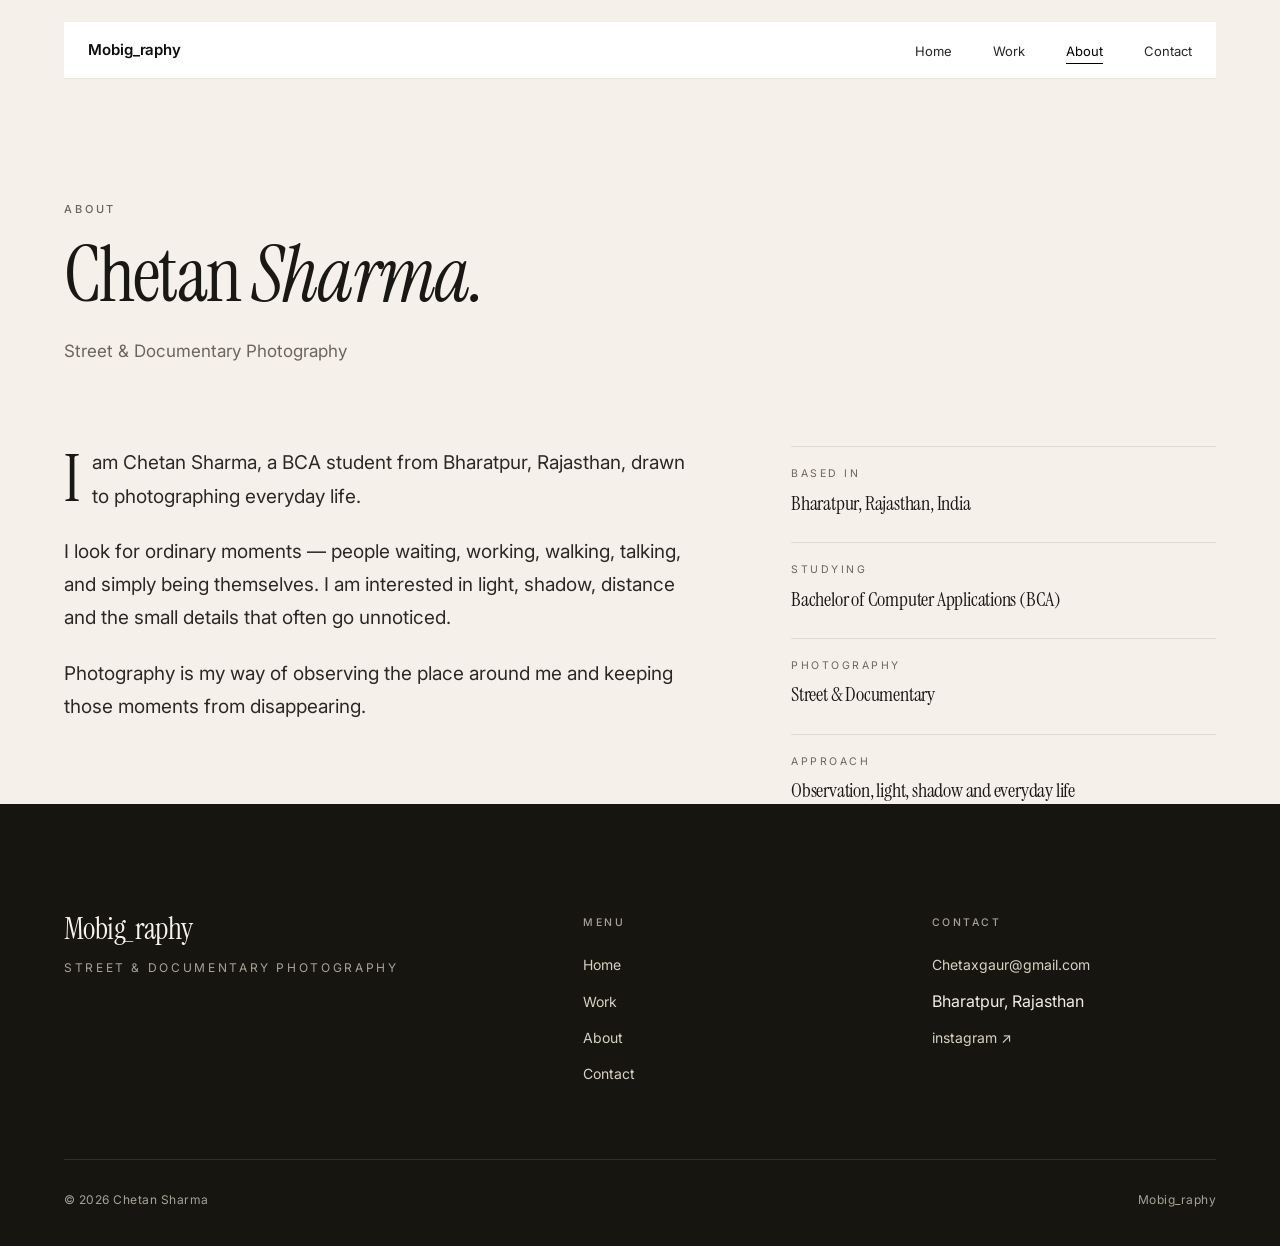
==== about.html @ e57af394 "Add files via upload" ====
<!DOCTYPE html>
<html lang="en">
<head>
<meta charset="UTF-8" />
<meta name="viewport" content="width=device-width, initial-scale=1" />
<title>About — Chetan Sharma | Mobig_raphy</title>
<meta name="description" content="Chetan Sharma — BCA student and street & documentary photographer from Bharatpur, Rajasthan." />
<link rel="preconnect" href="https://fonts.googleapis.com">
<link rel="preconnect" href="https://fonts.gstatic.com" crossorigin>
<link href="https://fonts.googleapis.com/css2?family=Inter:wght@400;500&family=Instrument+Serif:ital@0;1&display=swap" rel="stylesheet">
<link rel="stylesheet" href="style.css" />
</head>
<body>

<header class="nav-wrap">
  <nav class="nav" aria-label="Primary">
    <a class="brand" href="index.html">Mobig_raphy</a>
    <button class="nav-toggle" aria-label="Toggle menu" aria-expanded="false">
      <span></span><span></span><span></span>
    </button>
    <ul class="nav-links">
      <li><a href="index.html">Home</a></li>
      <li><a href="work.html">Work</a></li>
      <li><a href="about.html" class="active">About</a></li>
      <li><a href="contact.html">Contact</a></li>
    </ul>
  </nav>
</header>

<main class="section--paper">
  <div class="container page-top">

    <header class="page-head reveal">
      <p class="eyebrow">About</p>
      <h1>Chetan <em>Sharma.</em></h1>
      <p class="lede">Street &amp; Documentary Photography</p>
    </header>

    <section class="about-page reveal">
      <div class="prose">
        <p>I am Chetan Sharma, a BCA student from Bharatpur, Rajasthan, drawn to photographing everyday life.</p>
        <p>I look for ordinary moments — people waiting, working, walking, talking, and simply being themselves. I am interested in light, shadow, distance and the small details that often go unnoticed.</p>
        <p>Photography is my way of observing the place around me and keeping those moments from disappearing.</p>
      </div>
      <dl class="facts">
        <div class="fact"><dt>Based in</dt><dd>Bharatpur, Rajasthan, India</dd></div>
        <div class="fact"><dt>Studying</dt><dd>Bachelor of Computer Applications (BCA)</dd></div>
        <div class="fact"><dt>Photography</dt><dd>Street &amp; Documentary</dd></div>
        <div class="fact"><dt>Approach</dt><dd>Observation, light, shadow and everyday life</dd></div>
      </dl>
    </section>

  </div>
</main>

<footer class="footer">
  <div class="container">
    <div class="footer-grid">
      <div>
        <div class="footer-brand">Mobig<em>_</em>raphy</div>
        <div class="footer-tag">Street &amp; Documentary Photography</div>
      </div>
      <div>
        <h4>Menu</h4>
        <ul>
          <li><a href="index.html">Home</a></li>
          <li><a href="work.html">Work</a></li>
          <li><a href="about.html">About</a></li>
          <li><a href="contact.html">Contact</a></li>
        </ul>
      </div>
      <div>
        <h4>Contact</h4>
        <ul>
          <li><a href="mailto:Chetaxgaur@gmail.com">Chetaxgaur@gmail.com</a></li>
          <li>Bharatpur, Rajasthan</li>
          <li><a href="https://www.instagram.com/mobig_raphy/" target="_blank" rel="noopener noreferrer">instagram ↗</a></li>
        </ul>
      </div>
    </div>
    <div class="footer-bottom">
      <span>© 2026 Chetan Sharma</span>
      <span>Mobig_raphy</span>
    </div>
  </div>
</footer>

<script src="javascript.js"></script>
</body>
</html>
---- style.css ----
/* =========================================================
   Mobig_raphy — Chetan Sharma
   Editorial Street & Documentary Portfolio
   ========================================================= */

*, *::before, *::after { box-sizing: border-box; margin: 0; padding: 0; }

:root {
  --paper:        #f5f1ea;
  --paper-deep:   #ece6db;
  --ink:          #1a1815;
  --ink-soft:     #6b655c;
  --night:        #0e0d0a;
  --charcoal:     #16150f;
  --cream:        #f2ede3;
  --cream-soft:   #a8a296;
  --hair-warm:    rgba(26,24,21,.10);
  --hair-dark:    rgba(242,237,227,.12);
  --display: 'Instrument Serif', 'Iowan Old Style', Georgia, serif;
  --body:    'Inter', -apple-system, BlinkMacSystemFont, 'Segoe UI', Roboto, sans-serif;
  --max: 1360px;
  --pad: clamp(20px, 5vw, 72px);
  --nav-pad-x: 24px;
  --ease: cubic-bezier(.22,.61,.36,1);
}

html { -webkit-text-size-adjust: 100%; scroll-behavior: smooth; }

body {
  font-family: var(--body);
  font-size: 16px;
  line-height: 1.65;
  color: var(--ink);
  background: var(--paper);
  overflow-x: hidden;
  -webkit-font-smoothing: antialiased;
  text-rendering: optimizeLegibility;
}

img { display: block; max-width: 100%; height: auto; }
a { color: inherit; text-decoration: none; }
button { font: inherit; cursor: pointer; background: none; border: 0; color: inherit; }
ul { list-style: none; }
::selection { background: var(--ink); color: var(--paper); }

/* ---------- Accessibility: focus + screen-reader helper ---------- */
a:focus-visible,
button:focus-visible,
[tabindex]:focus-visible {
  outline: 2px solid currentColor;
  outline-offset: 3px;
  border-radius: 1px;
}

.sr-only {
  position: absolute;
  width: 1px; height: 1px;
  padding: 0; margin: -1px;
  overflow: hidden;
  clip: rect(0,0,0,0);
  white-space: nowrap;
  border: 0;
}

/* ---------- Shared ---------- */
.container { width: 100%; max-width: var(--max); margin-inline: auto; padding-inline: var(--pad); }

.eyebrow { font-size: 11px; letter-spacing: .26em; text-transform: uppercase; font-weight: 500; color: var(--ink-soft); }
.eyebrow--light { color: var(--cream-soft); }

.btn {
  display: inline-flex; align-items: center; gap: 12px;
  padding: 15px 26px; font-size: 12px; letter-spacing: .14em;
  text-transform: uppercase; font-weight: 500;
  border: 1px solid transparent;
  transition: background .4s var(--ease), color .4s var(--ease),
              border-color .4s var(--ease), transform .4s var(--ease);
}
.btn--light { color: var(--cream); border-color: rgba(242,237,227,.45); }
.btn--light:hover { background: var(--cream); color: var(--night); border-color: var(--cream); }

.reveal { opacity: 0; transform: translateY(28px); transition: opacity 1s var(--ease), transform 1s var(--ease); }
.reveal.is-visible { opacity: 1; transform: none; }

/* ---------- NAVIGATION ---------- */
.nav-wrap { position: fixed; top: 0; left: 0; right: 0; z-index: 400; padding: 22px var(--pad); pointer-events: none; }
.nav {
  pointer-events: auto; position: relative; max-width: var(--max); margin-inline: auto;
  background: #fff; color: #0d0d0d;
  display: flex; align-items: center; justify-content: space-between;
  gap: 24px; padding: 15px var(--nav-pad-x);
  box-shadow: 0 1px 0 rgba(0,0,0,.04), 0 24px 48px -28px rgba(0,0,0,.35);
}
.brand { font-size: 15px; font-weight: 600; letter-spacing: -.005em; color: #0d0d0d; }
.nav-links { display: flex; align-items: center; gap: clamp(20px, 3.2vw, 44px); }
.nav-links a {
  font-size: 13px; color: #262626; position: relative; padding: 4px 0;
  transition: color .3s var(--ease);
}
.nav-links a::after {
  content: ""; position: absolute; left: 0; bottom: -1px; height: 1px; width: 0;
  background: currentColor; transition: width .4s var(--ease);
}
.nav-links a:hover::after, .nav-links a.active::after { width: 100%; }
.nav-links a:hover, .nav-links a.active { color: #000; }

/* Hamburger — 44×44 tap target, visual lines unchanged */
.nav-toggle { display: none; width: 44px; height: 44px; position: relative; }
.nav-toggle span {
  position: absolute; left: 10px; right: 10px; height: 1.5px; background: #0d0d0d;
  transition: transform .4s var(--ease), opacity .3s var(--ease);
}
.nav-toggle span:nth-child(1) { top: 14px; }
.nav-toggle span:nth-child(2) { top: 21px; }
.nav-toggle span:nth-child(3) { top: 28px; }
.nav.is-open .nav-toggle span:nth-child(1) { transform: translateY(7px) rotate(45deg); }
.nav.is-open .nav-toggle span:nth-child(2) { opacity: 0; }
.nav.is-open .nav-toggle span:nth-child(3) { transform: translateY(-7px) rotate(-45deg); }

/* ---------- HERO ---------- */
.hero { background: var(--night); color: var(--cream); min-height: 90svh; padding-top: 112px; position: relative; isolation: isolate; }
.hero::before {
  content: ""; position: absolute; inset: 0;
  background:
    radial-gradient(120% 90% at 10% 20%, rgba(255,255,255,.05), transparent 55%),
    radial-gradient(80% 70% at 100% 100%, rgba(255,255,255,.03), transparent 60%);
  pointer-events: none; z-index: 0;
}
.hero-inner {
  position: relative; z-index: 1;
  max-width: var(--max); margin-inline: auto; padding: 0 var(--pad);
  min-height: calc(90svh - 112px);
  display: grid; grid-template-columns: minmax(0, 1fr) minmax(0, 1.1fr);
  gap: clamp(28px, 5vw, 80px); align-items: center;
  padding-top: clamp(30px, 5vw, 60px); padding-bottom: clamp(60px, 8vw, 100px);
}
.hero-text { max-width: 560px; }
.hero-eyebrow {
  display: inline-flex; align-items: center; gap: 14px;
  font-size: 11px; letter-spacing: .28em; text-transform: uppercase;
  color: var(--cream-soft); margin-bottom: 32px;
}
.hero-eyebrow::before { content: ""; display: block; width: 34px; height: 1px; background: rgba(242,237,227,.4); }
.hero-title {
  font-family: var(--display); font-weight: 400;
  font-size: clamp(40px, 6.2vw, 88px); line-height: .98;
  letter-spacing: -.022em; color: #f7f3ea; margin-bottom: 30px;
}
.hero-title em { font-style: italic; color: #e9e2d3; }
.hero-meta {
  font-size: 14px; color: rgba(242,237,227,.65); margin-bottom: 38px;
  padding-top: 22px; border-top: 1px solid rgba(242,237,227,.14); max-width: 380px;
}
.hero-media { display: flex; align-items: center; justify-content: center; height: 100%; }
.hero-frame {
  position: relative; padding: 14px; border: 1px solid rgba(242,237,227,.14);
  max-height: 78vh; display: flex; align-items: center; justify-content: center;
}
.hero-frame img {
  max-width: 100%; max-height: calc(78vh - 28px);
  width: auto; height: auto; object-fit: contain;
}

/* ---------- SECTIONS ---------- */
.section { padding: clamp(88px, 13vw, 170px) 0; }
.section--paper      { background: var(--paper);      color: var(--ink); }
.section--paper-deep { background: var(--paper-deep); color: var(--ink); }
.section--night      { background: var(--night);      color: var(--cream); }

.section-head {
  display: grid; grid-template-columns: minmax(0, 1fr) minmax(0, 1.6fr);
  gap: clamp(20px, 4vw, 60px); align-items: end;
  margin-bottom: clamp(48px, 7vw, 88px); padding-bottom: clamp(28px, 4vw, 44px);
  border-bottom: 1px solid var(--hair-warm);
}
.section-head .eyebrow { position: relative; padding-top: 4px; }
.section-head .eyebrow::before {
  content: ""; display: inline-block; width: 22px; height: 1px;
  background: var(--ink-soft); vertical-align: middle; margin-right: 12px;
}
.section-title {
  font-family: var(--display); font-weight: 400;
  font-size: clamp(30px, 4.4vw, 58px); line-height: 1.02;
  letter-spacing: -.022em; max-width: 720px;
}
.section-title em { font-style: italic; }
.section--night .section-head { border-bottom-color: var(--hair-dark); }
.section--night .eyebrow { color: var(--cream-soft); }
.section--night .eyebrow::before { background: var(--cream-soft); }

/* ---------- CAROUSEL ---------- */
.carousel { position: relative; }
.carousel-viewport {
  position: relative; overflow: hidden;
  background: var(--paper-deep); height: clamp(400px, 70vh, 760px);
}
.carousel-track { display: flex; height: 100%; transition: transform 1s var(--ease); will-change: transform; }
.carousel-slide {
  flex: 0 0 100%; min-width: 100%; height: 100%;
  display: flex; align-items: center; justify-content: center;
  padding: clamp(14px, 2.4vw, 34px); cursor: pointer;
}
.carousel-slide img {
  max-width: 100%; max-height: 100%; width: auto; height: auto;
  object-fit: contain; transition: transform 1.2s var(--ease), opacity .8s var(--ease);
  opacity: .97;
}
.carousel-slide:hover img { transform: scale(1.015); opacity: 1; }

.carousel-btn {
  position: absolute; top: calc(50% - 40px); transform: translateY(-50%);
  width: 52px; height: 52px; background: rgba(255,255,255,.94); color: var(--ink);
  display: grid; place-items: center; font-size: 20px; line-height: 1;
  box-shadow: 0 12px 32px -18px rgba(0,0,0,.4);
  transition: background .35s var(--ease), transform .35s var(--ease); z-index: 4;
}
.carousel-btn:hover { background: #fff; transform: translateY(-50%) scale(1.05); }
.carousel-btn--prev { left: clamp(10px, 2vw, 24px); }
.carousel-btn--next { right: clamp(10px, 2vw, 24px); }

.carousel-foot {
  margin-top: 26px; display: grid; grid-template-columns: 1fr auto;
  gap: 24px; align-items: center;
}
.carousel-caption { display: flex; align-items: baseline; gap: 16px; min-height: 22px; }
.carousel-caption-title {
  font-family: var(--display); font-size: clamp(18px, 1.6vw, 22px);
  letter-spacing: -.01em; color: var(--ink);
}
.carousel-caption-cat { font-size: 11px; letter-spacing: .22em; text-transform: uppercase; color: var(--ink-soft); }
.carousel-counter { font-size: 12px; letter-spacing: .18em; color: var(--ink-soft); font-variant-numeric: tabular-nums; }
.carousel-counter .cur { color: var(--ink); }

/* Dots — 44×44 hit area, thin visual line in center */
.carousel-dots { display: flex; gap: 0; justify-content: center; margin-top: 14px; }
.carousel-dot {
  position: relative;
  width: 44px; height: 44px;
  background: transparent;
  padding: 0;
  display: grid;
  place-items: center;
  cursor: pointer;
}
.carousel-dot::before {
  content: "";
  display: block;
  width: 22px; height: 1px;
  background: rgba(26,24,21,.22);
  transition: background .4s var(--ease);
}
.carousel-dot:hover::before { background: rgba(26,24,21,.5); }
.carousel-dot.is-active::before { background: var(--ink); }

/* ---------- ABOUT PREVIEW ---------- */
.about-preview { display: grid; grid-template-columns: minmax(0, 1.1fr) minmax(0, .9fr); gap: clamp(40px, 7vw, 110px); align-items: start; }
.about-preview .prose p { font-size: clamp(17px, 1.5vw, 19px); line-height: 1.7; color: #2c2925; max-width: 56ch; }
.about-preview .prose p + p { margin-top: 20px; }
.about-preview .link-arrow {
  display: inline-flex; align-items: center; gap: 10px; margin-top: 40px;
  font-size: 12px; letter-spacing: .16em; text-transform: uppercase;
  color: var(--ink); border-bottom: 1px solid var(--ink); padding-bottom: 5px;
  transition: gap .35s var(--ease), opacity .35s var(--ease);
}
.about-preview .link-arrow:hover { gap: 16px; opacity: .7; }

.facts { display: grid; gap: 26px; }
.fact { padding-top: 18px; border-top: 1px solid var(--hair-warm); }
.fact dt { font-size: 10.5px; letter-spacing: .24em; text-transform: uppercase; color: var(--ink-soft); margin-bottom: 8px; }
.fact dd { font-family: var(--display); font-size: clamp(18px, 1.6vw, 22px); line-height: 1.25; color: var(--ink); letter-spacing: -.01em; }

/* ---------- CTA ---------- */
.cta-grid { display: grid; grid-template-columns: minmax(0, 1fr) minmax(0, 1.4fr); gap: clamp(32px, 6vw, 80px); align-items: end; }
.cta-title {
  font-family: var(--display); font-weight: 400;
  font-size: clamp(38px, 6vw, 86px); line-height: .98;
  letter-spacing: -.024em; color: #f7f3ea; margin-top: 18px;
}
.cta-title em { font-style: italic; color: #e9e2d3; }
.cta-side { display: flex; flex-direction: column; align-items: flex-start; gap: 28px; }
.cta-side p { color: rgba(242,237,227,.62); max-width: 42ch; font-size: 15.5px; line-height: 1.7; }

/* ---------- FOOTER ---------- */
.footer { background: var(--charcoal); color: var(--cream); padding: clamp(64px, 9vw, 110px) 0 36px; }
.footer-grid {
  display: grid; grid-template-columns: 1.6fr 1fr 1fr;
  gap: clamp(32px, 5vw, 70px); padding-bottom: clamp(44px, 6vw, 72px);
  border-bottom: 1px solid var(--hair-dark);
}
.footer-brand { font-family: var(--display); font-size: 30px; line-height: 1; letter-spacing: -.02em; color: #f7f3ea; }
.footer-brand em { font-style: italic; }
.footer-tag { margin-top: 14px; font-size: 12px; letter-spacing: .22em; text-transform: uppercase; color: var(--cream-soft); }
.footer h4 { font-size: 10.5px; letter-spacing: .24em; text-transform: uppercase; color: var(--cream-soft); margin-bottom: 20px; font-weight: 500; }
.footer ul li + li { margin-top: 10px; }
.footer a { font-size: 14px; color: #d9d2c4; transition: color .3s var(--ease); }
.footer a:hover { color: #fff; }
.footer-bottom {
  display: flex; justify-content: space-between; align-items: center;
  gap: 20px; padding-top: 30px; font-size: 12px; letter-spacing: .04em;
  color: var(--cream-soft); flex-wrap: wrap;
}

/* ---------- PAGE HEADER ---------- */
.page-top { padding-top: clamp(140px, 18vw, 200px); }
.page-head { padding-bottom: clamp(48px, 7vw, 80px); }
.page-head h1 {
  font-family: var(--display); font-weight: 400;
  font-size: clamp(40px, 6vw, 82px); line-height: .98;
  letter-spacing: -.024em; margin-top: 20px; color: var(--ink); max-width: 820px;
}
.page-head h1 em { font-style: italic; }
.page-head .lede { margin-top: 24px; max-width: 58ch; color: var(--ink-soft); font-size: 17px; line-height: 1.7; }

/* Work page — tighter header-to-gallery breathing room */
.work .page-head { padding-bottom: clamp(32px, 4vw, 48px); }

/* ---------- WORK ---------- */
.gallery {
  display: grid;
  grid-template-columns: repeat(3, minmax(0, 1fr));
  gap: clamp(16px, 2.2vw, 28px);
  align-items: start;
}
.gallery-item {
  position: relative; display: block;
  overflow: hidden; background: var(--paper-deep);
}
.gallery-item img { width: 100%; height: auto; transition: transform 1.2s var(--ease); }
.gallery-item:hover img { transform: scale(1.03); }
.gallery-num {
  position: absolute; top: 14px; left: 14px;
  font-size: 11px; letter-spacing: .2em; color: rgba(255,255,255,.85);
  text-shadow: 0 1px 4px rgba(0,0,0,.5); font-variant-numeric: tabular-nums;
}
.gallery-caption {
  position: absolute; left: 0; right: 0; bottom: 0;
  padding: 60px 18px 18px;
  background: linear-gradient(to top, rgba(0,0,0,.78), rgba(0,0,0,0));
  color: #f5efe6; display: flex; justify-content: space-between;
  align-items: baseline; gap: 14px; opacity: 0; transform: translateY(10px);
  transition: opacity .45s var(--ease), transform .45s var(--ease); pointer-events: none;
}
.gallery-item:hover .gallery-caption, .gallery-item:focus-visible .gallery-caption { opacity: 1; transform: none; }
.gallery-caption .g-title { font-family: var(--display); font-size: 18px; letter-spacing: -.01em; }
.gallery-caption .g-cat { font-size: 10.5px; letter-spacing: .22em; text-transform: uppercase; color: rgba(245,239,230,.75); }

/* ---------- PHOTO DETAIL ---------- */
.photo-detail { display: grid; grid-template-columns: minmax(0, 1.65fr) minmax(0, .85fr); gap: clamp(32px, 5vw, 80px); align-items: start; }
.photo-frame {
  background: var(--paper-deep); padding: clamp(14px, 2vw, 28px);
  display: flex; align-items: center; justify-content: center;
}
.photo-frame img { max-width: 100%; max-height: 82vh; width: auto; height: auto; object-fit: contain; }
.photo-meta { position: sticky; top: 140px; }
.photo-meta .eyebrow { display: block; margin-bottom: 18px; }
.photo-meta h1 {
  font-family: var(--display); font-weight: 400;
  font-size: clamp(30px, 3.2vw, 44px); line-height: 1.05;
  letter-spacing: -.02em; margin-bottom: 22px;
}
.photo-meta p.desc {
  font-size: 16px; color: #3b3833; line-height: 1.7; max-width: 44ch;
  margin-bottom: 36px; padding-bottom: 30px; border-bottom: 1px solid var(--hair-warm);
}
.photo-specs .row {
  display: flex; justify-content: space-between; align-items: baseline;
  gap: 20px; padding: 14px 0; border-top: 1px solid var(--hair-warm);
}
.photo-specs .row:last-child { border-bottom: 1px solid var(--hair-warm); }
.photo-specs .label { font-size: 10.5px; letter-spacing: .22em; text-transform: uppercase; color: var(--ink-soft); }
.photo-specs .value { font-size: 14.5px; color: var(--ink); text-align: right; }

.photo-nav {
  display: flex; justify-content: space-between; align-items: center;
  gap: 20px; margin-top: clamp(48px, 7vw, 90px); padding-top: 30px;
  border-top: 1px solid var(--hair-warm);
}
.photo-nav a {
  font-size: 12px; letter-spacing: .16em; text-transform: uppercase;
  color: var(--ink); display: inline-flex; align-items: center; gap: 10px;
  transition: opacity .3s var(--ease), gap .35s var(--ease);
}
.photo-nav a:hover { opacity: .6; }

/* ---------- ABOUT PAGE ---------- */
.about-page { display: grid; grid-template-columns: minmax(0, 1.2fr) minmax(0, .8fr); gap: clamp(40px, 7vw, 110px); align-items: start; }
.about-page .prose p { font-size: clamp(17px, 1.5vw, 19px); line-height: 1.75; color: #2c2925; max-width: 60ch; }
.about-page .prose p + p { margin-top: 22px; }
.about-page .prose p:first-child::first-letter {
  font-family: var(--display); font-size: 3.4em; line-height: .85;
  float: left; padding: 6px 12px 0 0; color: var(--ink);
}

/* ---------- CONTACT PAGE ---------- */
.contact-page { display: grid; grid-template-columns: minmax(0, 1.1fr) minmax(0, .9fr); gap: clamp(40px, 7vw, 100px); align-items: start; }
.contact-page h1 {
  font-family: var(--display); font-weight: 400;
  font-size: clamp(44px, 7vw, 96px); line-height: .96;
  letter-spacing: -.024em; color: #f7f3ea; margin-top: 20px;
}
.contact-page h1 em { font-style: italic; color: #e9e2d3; }
.contact-page .lede { margin-top: 28px; color: rgba(242,237,227,.62); max-width: 40ch; font-size: 16px; line-height: 1.7; }
.contact-card { padding-top: 30px; border-top: 1px solid var(--hair-dark); display: grid; gap: 26px; }
.contact-card .row { display: grid; gap: 8px; }
.contact-card .label { font-size: 10.5px; letter-spacing: .24em; text-transform: uppercase; color: var(--cream-soft); }
.contact-card .value {
  font-family: var(--display); font-size: clamp(20px, 2vw, 26px);
  letter-spacing: -.01em; line-height: 1.2; color: #ece6dc;
}
.contact-card a.value {
  display: inline-block; border-bottom: 1px solid rgba(236,230,220,.3);
  padding-bottom: 3px; justify-self: start;
  transition: color .3s var(--ease), border-color .3s var(--ease);
}
.contact-card a.value:hover { color: #fff; border-color: #fff; }

/* ---------- RESPONSIVE ---------- */
@media (max-width: 1080px) {
  .hero-inner { grid-template-columns: 1fr; gap: 40px; padding-top: 20px; }
  .hero-frame { max-height: none; }
  .hero-frame img { max-height: 55vh; }
  .about-preview, .about-page, .contact-page, .photo-detail, .cta-grid { grid-template-columns: 1fr; }
  .photo-meta { position: static; }
  .photo-frame img { max-height: 68vh; }
  .gallery { grid-template-columns: repeat(2, minmax(0, 1fr)); }
  .footer-grid { grid-template-columns: 1fr 1fr; }
  .section-head { grid-template-columns: 1fr; gap: 20px; align-items: start; }
}

/* Tablet / touch — Work gallery captions always visible */
@media (hover: none), (max-width: 1080px) {
  .gallery-caption { opacity: 1; transform: none; padding: 50px 16px 16px; }
}

@media (max-width: 720px) {
  :root { --nav-pad-x: 16px; }
  .nav { padding: 12px var(--nav-pad-x); }
  .nav-toggle { display: block; }
  .nav-links {
    position: absolute; top: calc(100% + 12px);
    left: calc(-1 * var(--nav-pad-x));
    right: calc(-1 * var(--nav-pad-x));
    background: #fff; flex-direction: column; align-items: flex-start; gap: 0;
    padding: 6px var(--nav-pad-x);
    box-shadow: 0 22px 48px -22px rgba(0,0,0,.4);
    transform-origin: top; transform: scaleY(.96); opacity: 0; visibility: hidden;
    transition: opacity .3s var(--ease), transform .3s var(--ease), visibility .3s var(--ease);
  }
  .nav.is-open .nav-links { opacity: 1; visibility: visible; transform: none; }
  .nav-links li { width: 100%; }
  .nav-links a { display: block; padding: 14px 0; font-size: 15px; }
  .nav-links a::after { display: none; }

  /* Mobile hero — restore full viewport height so mobile is unchanged from before Batch 3 */
  .hero { padding-top: 92px; min-height: 100svh; }
  .hero-inner { min-height: auto; padding-bottom: 60px; }
  .hero-title { font-size: clamp(38px, 10vw, 56px); }
  .hero-frame { padding: 10px; }
  .hero-frame img { max-height: 48vh; }

  .carousel-viewport { height: clamp(340px, 58vh, 520px); }
  .carousel-btn { width: 42px; height: 42px; font-size: 17px; top: calc(50% - 60px); }
  .carousel-foot { grid-template-columns: 1fr; gap: 14px; }
  .carousel-counter { order: -1; }

  .gallery { grid-template-columns: 1fr; }
  .footer-grid { grid-template-columns: 1fr; gap: 40px; }
  .footer-bottom { justify-content: flex-start; }
  .photo-nav { flex-direction: column; align-items: flex-start; gap: 16px; }
  .section { padding: clamp(64px, 16vw, 110px) 0; }
}

@media (prefers-reduced-motion: reduce) {
  *, *::before, *::after {
    animation-duration: .001ms !important;
    transition-duration: .001ms !important;
    scroll-behavior: auto !important;
  }
  .reveal { opacity: 1; transform: none; }
  .carousel-track { transition: none; }
}
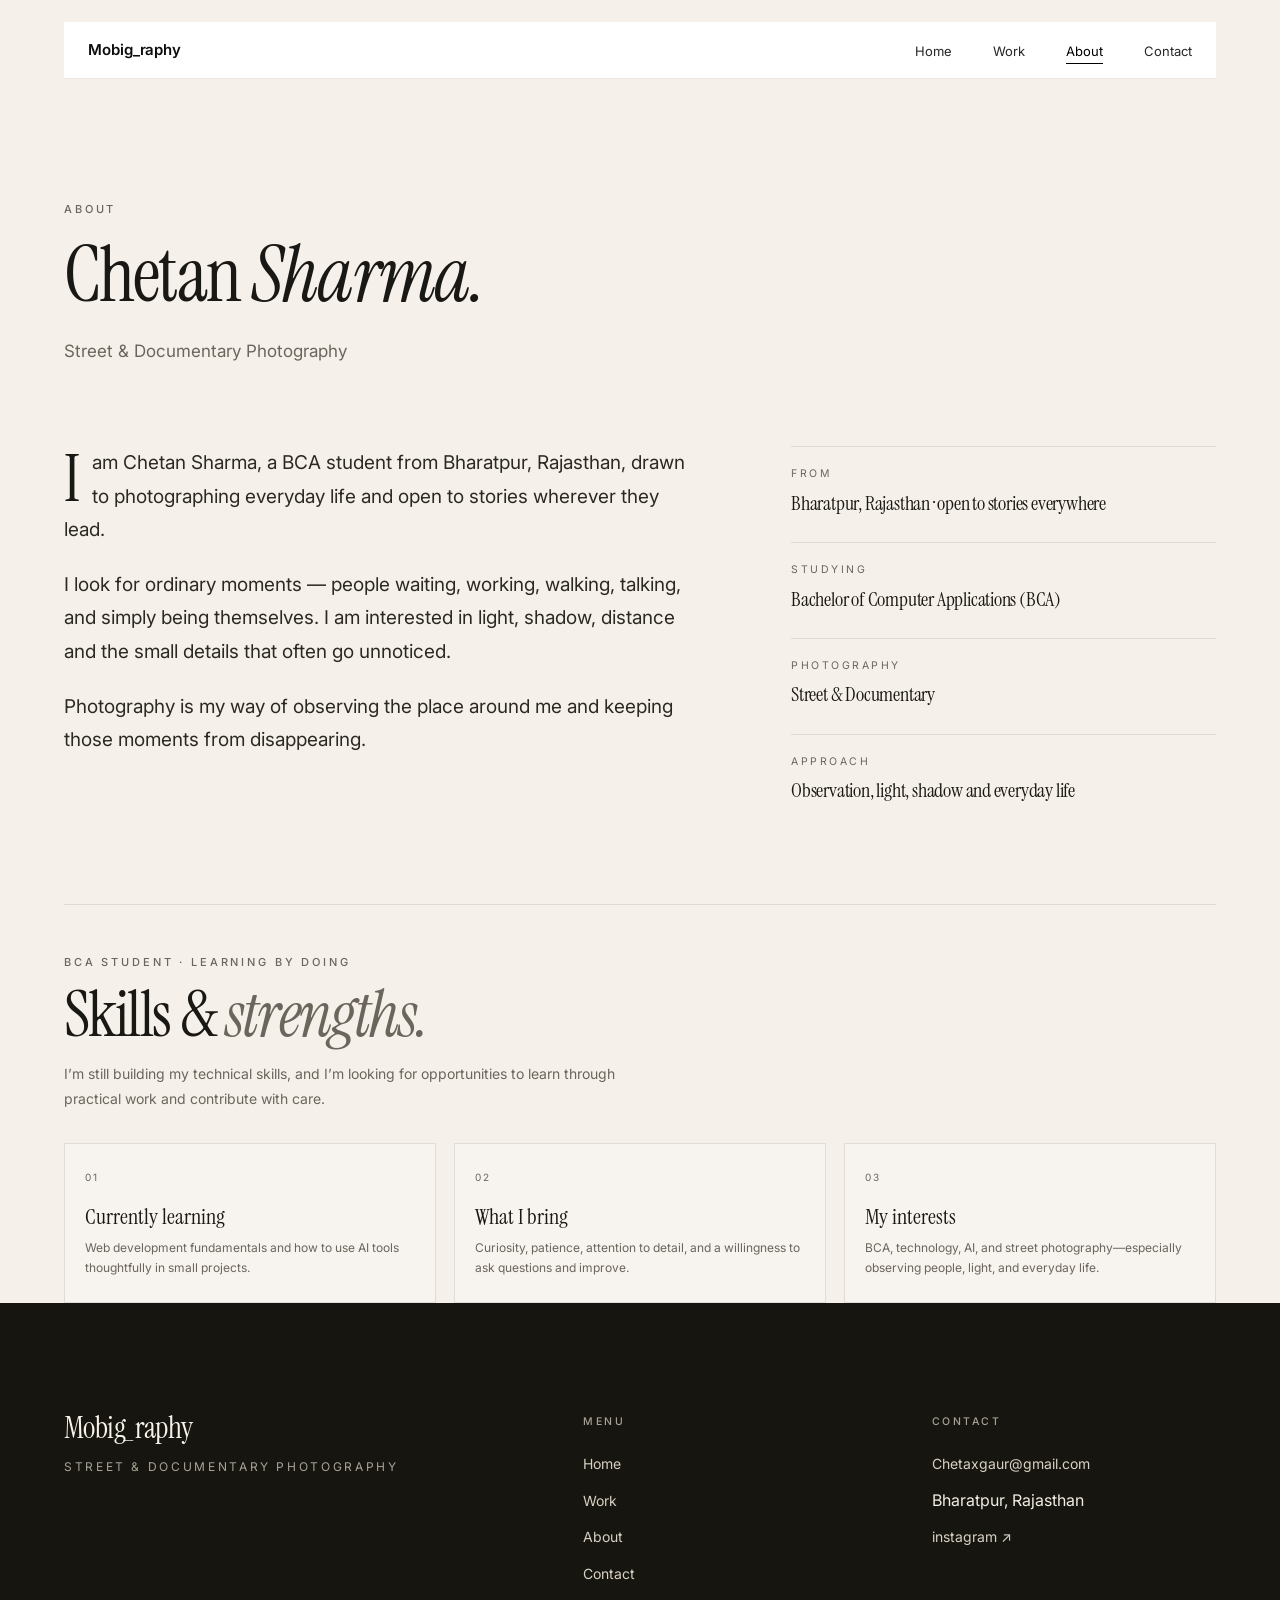
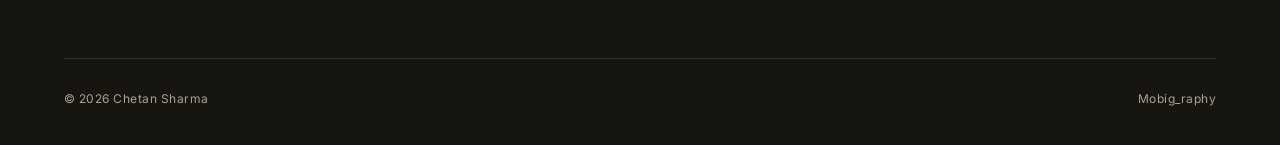
==== commit dbcb3512: "Add BCA profile skills section" ====
--- a/about.html
+++ b/about.html
@@ -38,16 +38,29 @@
 
     <section class="about-page reveal">
       <div class="prose">
-        <p>I am Chetan Sharma, a BCA student from Bharatpur, Rajasthan, drawn to photographing everyday life.</p>
+        <p>I am Chetan Sharma, a BCA student from Bharatpur, Rajasthan, drawn to photographing everyday life and open to stories wherever they lead.</p>
         <p>I look for ordinary moments — people waiting, working, walking, talking, and simply being themselves. I am interested in light, shadow, distance and the small details that often go unnoticed.</p>
         <p>Photography is my way of observing the place around me and keeping those moments from disappearing.</p>
       </div>
       <dl class="facts">
-        <div class="fact"><dt>Based in</dt><dd>Bharatpur, Rajasthan, India</dd></div>
+        <div class="fact"><dt>From</dt><dd>Bharatpur, Rajasthan · open to stories everywhere</dd></div>
         <div class="fact"><dt>Studying</dt><dd>Bachelor of Computer Applications (BCA)</dd></div>
         <div class="fact"><dt>Photography</dt><dd>Street &amp; Documentary</dd></div>
         <div class="fact"><dt>Approach</dt><dd>Observation, light, shadow and everyday life</dd></div>
       </dl>
+    </section>
+
+    <section class="profile-skills reveal" aria-labelledby="profileSkillsTitle">
+      <div class="profile-skills-heading">
+        <p class="eyebrow">BCA student · learning by doing</p>
+        <h2 id="profileSkillsTitle">Skills &amp; <em>strengths.</em></h2>
+        <p>I’m still building my technical skills, and I’m looking for opportunities to learn through practical work and contribute with care.</p>
+      </div>
+      <div class="profile-skills-grid">
+        <article><span>01</span><h3>Currently learning</h3><p>Web development fundamentals and how to use AI tools thoughtfully in small projects.</p></article>
+        <article><span>02</span><h3>What I bring</h3><p>Curiosity, patience, attention to detail, and a willingness to ask questions and improve.</p></article>
+        <article><span>03</span><h3>My interests</h3><p>BCA, technology, AI, and street photography—especially observing people, light, and everyday life.</p></article>
+      </div>
     </section>
 
   </div>
@@ -87,4 +100,4 @@
 
 <script src="javascript.js"></script>
 </body>
-</html>+</html>
--- a/style.css
+++ b/style.css
@@ -391,6 +391,41 @@
   float: left; padding: 6px 12px 0 0; color: var(--ink);
 }
 
+/* ---------- PERSONAL PROFILE: SKILLS & STRENGTHS ---------- */
+.profile-skills {
+  margin-top: clamp(58px, 8vw, 100px);
+  padding-top: clamp(28px, 4vw, 48px);
+  border-top: 1px solid var(--hair-warm);
+}
+.profile-skills-heading { max-width: 680px; }
+.profile-skills-heading h2 {
+  margin-top: 12px;
+  font: 400 clamp(38px, 5vw, 64px)/1 var(--display);
+  letter-spacing: -.025em;
+}
+.profile-skills-heading h2 em { color: var(--ink-soft); }
+.profile-skills-heading > p:last-child {
+  max-width: 62ch; margin-top: 15px;
+  color: var(--ink-soft); font-size: 14px; line-height: 1.75;
+}
+.profile-skills-grid {
+  display: grid; grid-template-columns: repeat(3, minmax(0, 1fr));
+  gap: 18px; margin-top: 32px;
+}
+.profile-skills-grid article {
+  min-height: 160px; padding: 18px 20px 20px;
+  border: 1px solid var(--hair-warm); background: rgba(255,255,255,.22);
+}
+.profile-skills-grid article > span {
+  color: var(--ink-soft); font-size: 10px; letter-spacing: .16em;
+}
+.profile-skills-grid h3 {
+  margin-top: 16px; font: 400 22px/1.15 var(--display);
+}
+.profile-skills-grid p {
+  margin-top: 8px; color: var(--ink-soft); font-size: 12px; line-height: 1.7;
+}
+
 /* ---------- CONTACT PAGE ---------- */
 .contact-page { display: grid; grid-template-columns: minmax(0, 1.1fr) minmax(0, .9fr); gap: clamp(40px, 7vw, 100px); align-items: start; }
 .contact-page h1 {
@@ -420,6 +455,7 @@
   .hero-frame { max-height: none; }
   .hero-frame img { max-height: 55vh; }
   .about-preview, .about-page, .contact-page, .photo-detail, .cta-grid { grid-template-columns: 1fr; }
+  .profile-skills-grid { grid-template-columns: 1fr; }
   .photo-meta { position: static; }
   .photo-frame img { max-height: 68vh; }
   .gallery { grid-template-columns: repeat(2, minmax(0, 1fr)); }
@@ -478,4 +514,4 @@
   }
   .reveal { opacity: 1; transform: none; }
   .carousel-track { transition: none; }
-}+}
